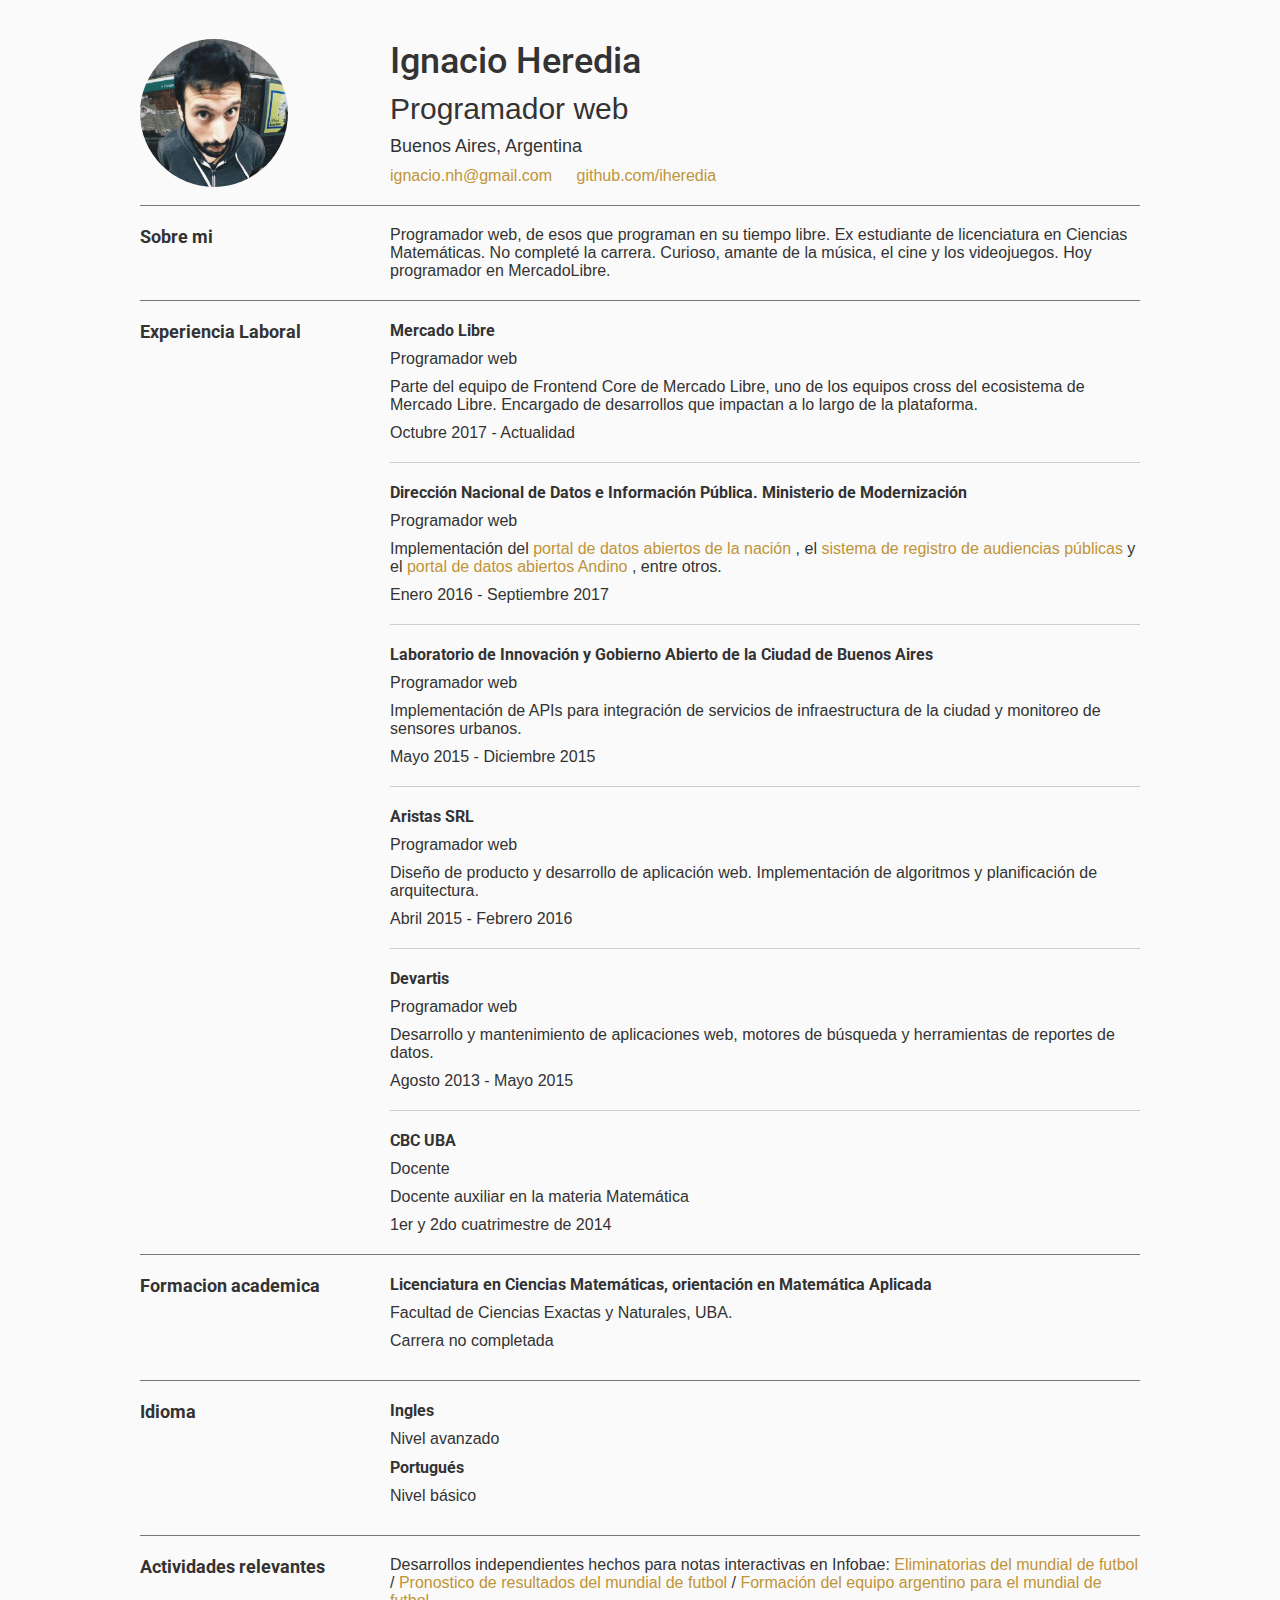
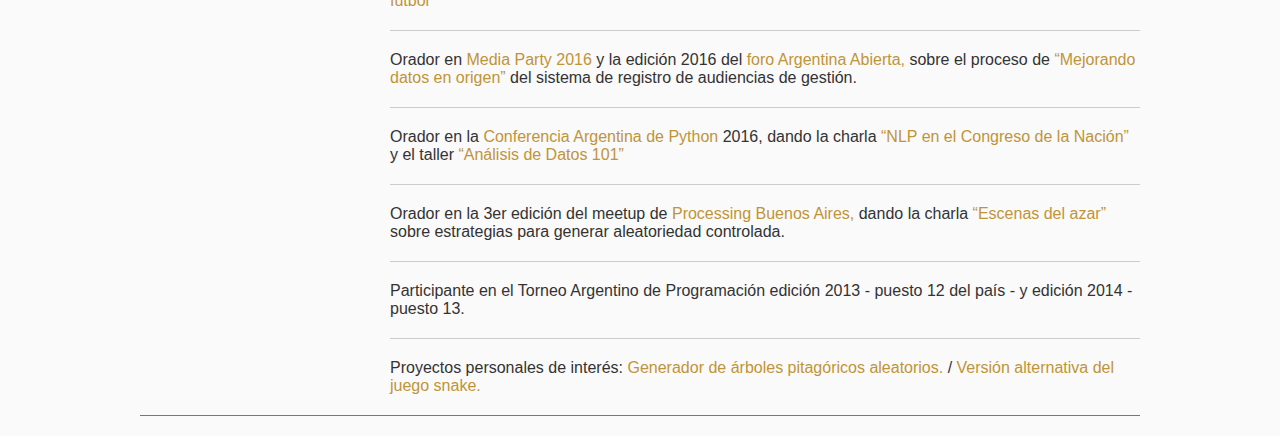
==== index.html @ 032ca3c6 "Deleted bootstrap and font-awesome" ====
<!DOCTYPE html>
<html lang="es">

<head>
  <meta charset="UTF-8">
  <meta name="viewport" content="width=device-width, initial-scale=1">
  <title>CV - Ignacio Heredia</title>

  <link href="https://fonts.googleapis.com/css?family=Roboto:400,500" rel="stylesheet">
  <link href="https://fonts.googleapis.com/css?family=Open+Sans:300" rel="stylesheet">
  <link rel="stylesheet" type="text/css" href="assets/styles.css">
  <link rel="stylesheet" type="text/css" href="assets/print.css" media="print">
</head>

<body>

<main>
  <header>
    <img class="media-align-left" src="assets/iheredia.jpeg">

    <h1>Ignacio Heredia</h1>
    <p id="role">Programador web</p>
    <p id="location">Buenos Aires, Argentina</p>

    <a href="mailto:ignacio.nh@gmail.com">
      ignacio.nh@gmail.com
    </a>

    <a href="https://github.com/iheredia" target="_blank">
      github.com/iheredia
    </a>

  </header>


  <section>
    <h2>Sobre mi</h2>
      Programador web, de esos que programan en su tiempo libre.

      Ex estudiante de licenciatura en Ciencias Matemáticas. No completé la carrera.

      Curioso, amante de la música, el cine y los videojuegos.

      Hoy programador en MercadoLibre.
  </section>

  <section>
    <h2>Experiencia Laboral</h2>

    <h3>Mercado Libre</h3>
    <p class="role">Programador web</p>
    <p>
      Parte del equipo de Frontend Core de Mercado Libre, uno de los equipos cross del ecosistema de Mercado Libre. Encargado
      de desarrollos que impactan a lo largo de la plataforma.
    </p>
    <p class="final-paragraph">Octubre 2017 - Actualidad</p>

    <h3>Dirección Nacional de Datos e Información Pública. Ministerio de Modernización</h3>
    <p class="role">Programador web</p>
    <p>
      Implementación del
      <a href="http://datos.gob.ar/" target="_blank">
        portal de datos abiertos de la nación
      </a>
      , el
      <a href="https://audiencias.mininterior.gob.ar/" target="_blank">
        sistema de registro de audiencias públicas
      </a>
      y el
      <a href="https://github.com/datosgobar/portal-andino" target="_blank">
        portal de datos abiertos Andino
      </a>
      , entre otros.
    </p>
    <p class="final-paragraph">Enero 2016 - Septiembre 2017</p>

    <h3>Laboratorio de Innovación y Gobierno Abierto de la Ciudad de Buenos Aires</h3>
    <p class="role">Programador web</p>
    <p>
      Implementación de APIs para integración de servicios de
      infraestructura de la ciudad y monitoreo de sensores urbanos.
    </p>
    <p class="final-paragraph">Mayo 2015 - Diciembre 2015</p>

    <h3>Aristas SRL</h3>
    <p class="role">Programador web</p>
    <p>
      Diseño de producto y desarrollo de aplicación web. Implementación de
      algoritmos y planificación de arquitectura.
    </p>
    <p class="final-paragraph">Abril 2015 - Febrero 2016</p>

    <h3>Devartis</h3>
    <p class="role">Programador web</p>
    <p>
      Desarrollo y mantenimiento de aplicaciones web, motores de búsqueda y
      herramientas de reportes de datos.
    </p>
    <p class="final-paragraph">Agosto 2013 - Mayo 2015</p>

    <h3>CBC UBA</h3>
    <p class="role">Docente</p>
    <p>
      Docente auxiliar en la materia Matemática
    </p>
    <p class="final-paragraph">1er y 2do cuatrimestre de 2014</p>
  </section>

  <section>
    <h2>Formacion academica</h2>
    <h3>Licenciatura en Ciencias Matemáticas, orientación en Matemática Aplicada</h3>
    <p>Facultad de Ciencias Exactas y Naturales, UBA.</p>
    <p>Carrera no completada</p>
  </section>

  <section>
    <h2>Idioma</h2>

    <h3>Ingles</h3>
    <p>Nivel avanzado</p>

    <h3>Portugués</h3>
    <p>Nivel básico</p>
  </section>

  <section>
    <h2>Actividades relevantes</h2>

    <p class="final-paragraph">
      Desarrollos independientes hechos para notas interactivas en Infobae:
      <a href="https://www.infobae.com/deportes-2/2017/10/01/la-calculadora-de-las-eliminatorias-sudamericanas-quienes-se-clasificaran-al-mundial/" target="_blank">
        Eliminatorias del mundial de futbol
      </a>
      /
      <a href="https://www.infobae.com/america/deportes/mundial-rusia-2018/2018/05/29/el-simulador-del-mundial-de-rusia-2018-realiza-tus-predicciones-arma-la-llave-y-conoce-al-ganador/" target="_blank">
        Pronostico de resultados del mundial de futbol
      </a>
      /
      <a href="https://www.infobae.com/deportes-2/mundial-2018/2018/06/12/arma-tu-seleccion-ideal-como-debe-formar-argentina-en-el-mundial-rusia-2018/" target="_blank">
        Formación del equipo argentino para el mundial de futbol
      </a>
    </p>

    <p class="final-paragraph">
      Orador en
      <a href="https://hackshackersbamediaparty2016.sched.com/event/058ddc4a35eb0d5c1e0bfe69de323447" target="_blank">
        Media Party 2016
      </a>
      y la edición 2016 del
      <a href="https://www.argentina.gob.ar/foroargentinaabierta" target="_blank">
        foro Argentina Abierta,
      </a>
      sobre el proceso de
      <a class="quoted-link" href="https://datosgobar.github.io/mejorando-datos-en-origen/#/" target="_blank">
        “Mejorando datos en origen”
      </a>
      del sistema de registro de audiencias de gestión.
    </p>

    <p class="final-paragraph">
      Orador en la
      <a href="http://ar.pycon.org/" target="_blank">
        Conferencia Argentina de Python
      </a>
      2016, dando la charla
      <a class="quoted-link" href="https://datosgobar.github.io/presentacion-nlp-congreso-nacion/#/" target="_blank">
        “NLP en el Congreso de la Nación”
      </a>
      y el taller
      <a class="quoted-link" href="https://github.com/datosgobar/taller-analisis-datos-101" target="_blank">
        “Análisis de Datos 101”
      </a>
    </p>

    <p class="final-paragraph">
      Orador en la 3er edición del meetup de
      <a href="https://www.meetup.com/es/processingBuenosAires/" target="_blank">
        Processing Buenos Aires,
      </a>
      dando la charla
      <a class="quoted-link" href="https://github.com/iheredia/escenas-del-azar" target="_blank">
        “Escenas del azar”
      </a>
      sobre estrategias para generar aleatoriedad controlada.
    </p>

    <p class="final-paragraph">
      Participante en el Torneo Argentino de Programación edición 2013 - puesto 12 del país - y edición 2014 - puesto 13.
    </p>

    <p class="final-paragraph">
      Proyectos personales de interés:
      <a href="http://iheredia.github.io/trees/" target="_blank">
        Generador de árboles pitagóricos aleatorios.
      </a>
      /
      <a href="http://iheredia.github.io/snakes/" target="_blank">
        Versión alternativa del juego snake.
      </a>
    </p>
  </section>
</main>
</body>

</html>
---- assets/styles.css ----
html {
  margin: 0;
  padding: 0;
}

body {
  margin: 0;
  padding: 20px;
  font-family: "open-sans", "helvetica", sans-serif;
  font-weight: 300;
  color: #333;
  background: #fafafa;
}

main {
  max-width: 1000px;
  margin: 0 auto;
}

a, a:hover, a:focus {
  text-decoration: none;
  outline: none;
  color: #c09438;
}

a:hover {
  color: #a17822;
}

a:focus {
  color: #c09438;
}

p {
  margin: 0 0 10px 0;
}

h1, h2, h3, h4 {
  font-family: "roboto", "open-sas", sans-serif;
  font-weight: 400;
  font-size: inherit;
  margin: 0 0 10px 0;
}

header, section {
  padding: 20px 0;
  border-bottom: solid 1px #777;
}

header {
  text-align: center;
}

header h1 {
  font-size: 36px;
  font-weight: 500;
}

header #role {
  font-size: 30px;
}

header #location {
  font-size: 18px;
}

header img {
  border-radius: 50%;
  margin: 0 auto 10px auto;
  max-width: 160px;
  display: block;
}

header a {
  display: block;
  text-align: center;
  margin: 0 0 10px 0;
}

section h2 {
  font-size: 18px;
  font-weight: bold;
  margin-bottom: 20px;
}
section h3 {
  font-weight: bold;
}

section p.final-paragraph {
  border-bottom: solid 1px #ccc;
  padding-bottom: 20px;
  margin-bottom: 20px;
}

section p.final-paragraph:last-child {
  border-bottom: none;
  margin: 0;
  padding: 0;
}

@media (min-width: 1000px) {
  header, section {
    padding-left: 25%;
    position: relative;
  }

  header img, section h2 {
    position: absolute;
    left: 0;
    top: 20px;
  }

  header {
    text-align: left;
  }

  header img {
    height: 80%;
    max-width: none;
    top: 50%;
    transform: translateY(-50%);
  }

  header a {
    display: inline-block;
    margin: 0 20px 0 0;
  }
}


/*


hr {
  border-top: 1px solid;
  color: ;
}

.exp-laboral {
  margin-bottom: 0px;
}

.encabezado {
  font-family: "roboto", sans-serif;
  text-transform: uppercase;
  font-weight: 700;
  font-size: 14px;
}

h5 {
  font-family: "open-sans", sans-serif;
  font-weight: 400;
  margin-top: 5px;
  font-size: 15px;
  color: #767676;
}

p {
  font-family: "open-sans", sans-serif;
  font-weight: 300;
  font-size: 14px;
}

.sobre-mi {
  line-height: 1.6;
}

@media (max-width: 991px) {
  .imagen {
    display: block;
    margin: auto;
    margin-bottom: 10px;
  }

  h1 {
    text-align: center;
  }

  h2 {
    text-align: center;
  }

  h3 {
    text-align: center;
  }

  .redes-sociales {
    text-align: center;
  }
  h5 + hr {
    border: none;
    border-top: 1.2px solid #e6e6e6;
  }

  p + hr {
    border: none;
    border-top: 1.2px solid #e6e6e6;
  }
}

.print-visible {
  display: none;
}

*/
---- assets/print.css ----
@page {
    size: A4;
}

.imagen {
    width: 150px;
}

body a:after,
body a:visited:after {
    content: none !important;
}

.print-visible {
    display: inline-block;
    font-size: 90%;
}
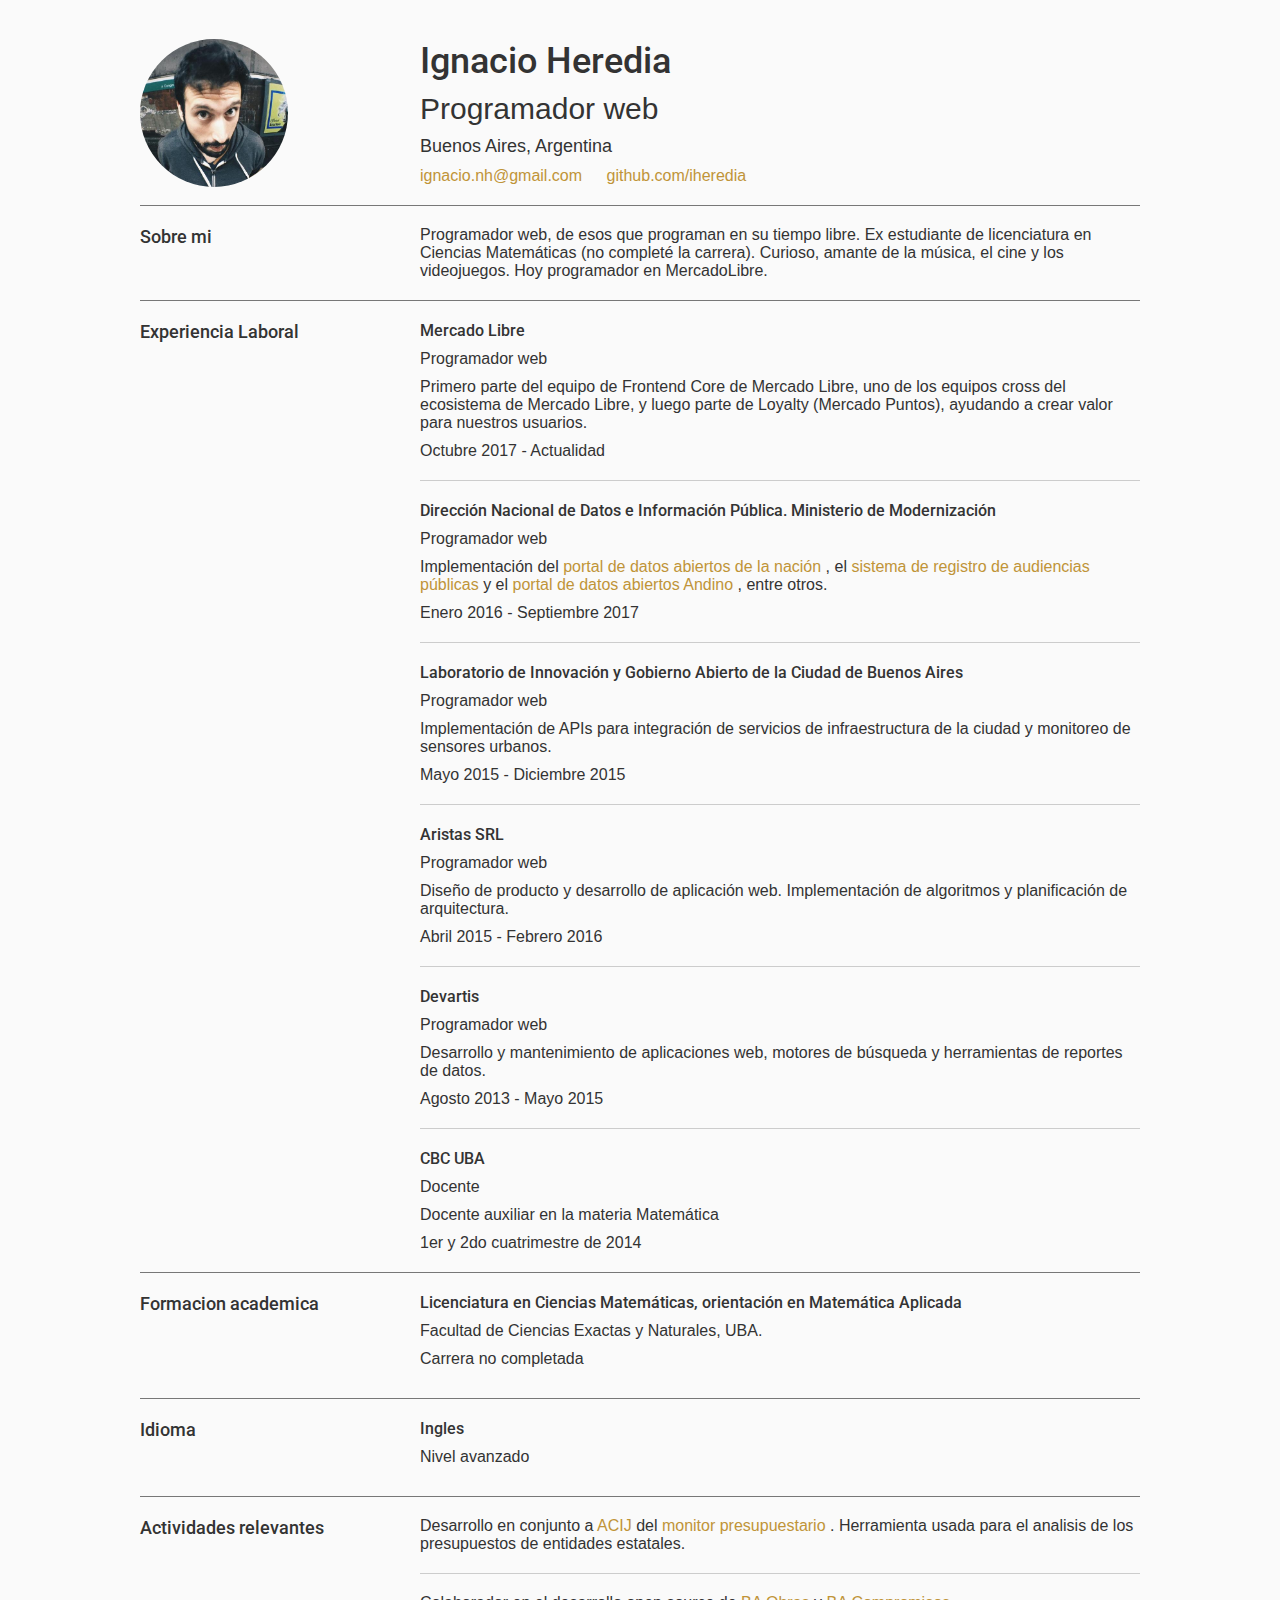
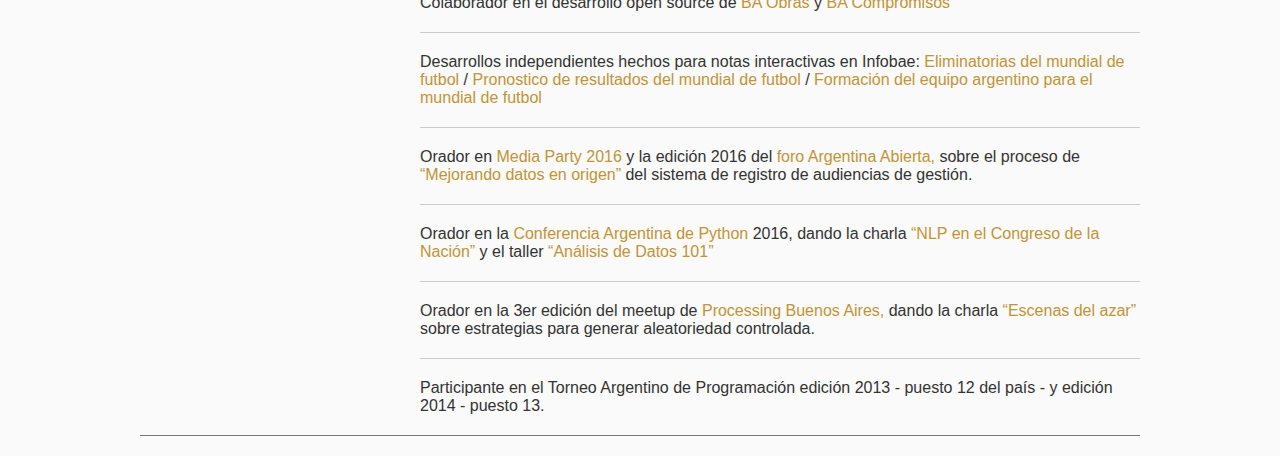
==== commit e14d1490: "Update cv" ====
--- a/index.html
+++ b/index.html
@@ -37,7 +37,7 @@
     <h2>Sobre mi</h2>
       Programador web, de esos que programan en su tiempo libre.
 
-      Ex estudiante de licenciatura en Ciencias Matemáticas. No completé la carrera.
+      Ex estudiante de licenciatura en Ciencias Matemáticas (no completé la carrera).
 
       Curioso, amante de la música, el cine y los videojuegos.
 
@@ -50,8 +50,8 @@
     <h3>Mercado Libre</h3>
     <p class="role">Programador web</p>
     <p>
-      Parte del equipo de Frontend Core de Mercado Libre, uno de los equipos cross del ecosistema de Mercado Libre. Encargado
-      de desarrollos que impactan a lo largo de la plataforma.
+      Primero parte del equipo de Frontend Core de Mercado Libre, uno de los equipos cross del ecosistema de Mercado Libre,
+      y luego parte de Loyalty (Mercado Puntos), ayudando a crear valor para nuestros usuarios.
     </p>
     <p class="final-paragraph">Octubre 2017 - Actualidad</p>
 
@@ -118,13 +118,33 @@
 
     <h3>Ingles</h3>
     <p>Nivel avanzado</p>
-
-    <h3>Portugués</h3>
-    <p>Nivel básico</p>
   </section>
 
   <section>
     <h2>Actividades relevantes</h2>
+
+    <p class="final-paragraph">
+      Desarrollo en conjunto a
+      <a href="https://acij.org.ar/" target="_blank">
+        ACIJ
+      </a>
+      del
+      <a href="http://monitorpresupuestario.acij.org.ar/" target="_blank">
+        monitor presupuestario
+      </a>.
+      Herramienta usada para el analisis de los presupuestos de entidades estatales.
+    </p>
+
+    <p class="final-paragraph">
+      Colaborador en el desarrollo open source de
+      <a href="https://github.com/datosgcba/obras-abiertas" target="_blank">
+        BA Obras
+      </a>
+      y
+      <a href="https://github.com/datosgcba/ba_compromisos" target="_blank">
+        BA Compromisos
+      </a>
+    </p>
 
     <p class="final-paragraph">
       Desarrollos independientes hechos para notas interactivas en Infobae:
@@ -187,17 +207,6 @@
     <p class="final-paragraph">
       Participante en el Torneo Argentino de Programación edición 2013 - puesto 12 del país - y edición 2014 - puesto 13.
     </p>
-
-    <p class="final-paragraph">
-      Proyectos personales de interés:
-      <a href="http://iheredia.github.io/trees/" target="_blank">
-        Generador de árboles pitagóricos aleatorios.
-      </a>
-      /
-      <a href="http://iheredia.github.io/snakes/" target="_blank">
-        Versión alternativa del juego snake.
-      </a>
-    </p>
   </section>
 </main>
 </body>
--- a/assets/styles.css
+++ b/assets/styles.css
@@ -79,11 +79,11 @@
 
 section h2 {
   font-size: 18px;
-  font-weight: bold;
+  font-weight: 500;
   margin-bottom: 20px;
 }
 section h3 {
-  font-weight: bold;
+  font-weight: 500;
 }
 
 section p.final-paragraph {
@@ -98,9 +98,9 @@
   padding: 0;
 }
 
-@media (min-width: 1000px) {
+@media (min-width: 768px), print {
   header, section {
-    padding-left: 25%;
+    padding-left: 28%;
     position: relative;
   }
 
@@ -126,80 +126,3 @@
     margin: 0 20px 0 0;
   }
 }
-
-
-/*
-
-
-hr {
-  border-top: 1px solid;
-  color: ;
-}
-
-.exp-laboral {
-  margin-bottom: 0px;
-}
-
-.encabezado {
-  font-family: "roboto", sans-serif;
-  text-transform: uppercase;
-  font-weight: 700;
-  font-size: 14px;
-}
-
-h5 {
-  font-family: "open-sans", sans-serif;
-  font-weight: 400;
-  margin-top: 5px;
-  font-size: 15px;
-  color: #767676;
-}
-
-p {
-  font-family: "open-sans", sans-serif;
-  font-weight: 300;
-  font-size: 14px;
-}
-
-.sobre-mi {
-  line-height: 1.6;
-}
-
-@media (max-width: 991px) {
-  .imagen {
-    display: block;
-    margin: auto;
-    margin-bottom: 10px;
-  }
-
-  h1 {
-    text-align: center;
-  }
-
-  h2 {
-    text-align: center;
-  }
-
-  h3 {
-    text-align: center;
-  }
-
-  .redes-sociales {
-    text-align: center;
-  }
-  h5 + hr {
-    border: none;
-    border-top: 1.2px solid #e6e6e6;
-  }
-
-  p + hr {
-    border: none;
-    border-top: 1.2px solid #e6e6e6;
-  }
-}
-
-.print-visible {
-  display: none;
-}
-
-*/--- a/assets/print.css
+++ b/assets/print.css
@@ -2,8 +2,8 @@
     size: A4;
 }
 
-.imagen {
-    width: 150px;
+header img {
+    float: left;
 }
 
 body a:after,
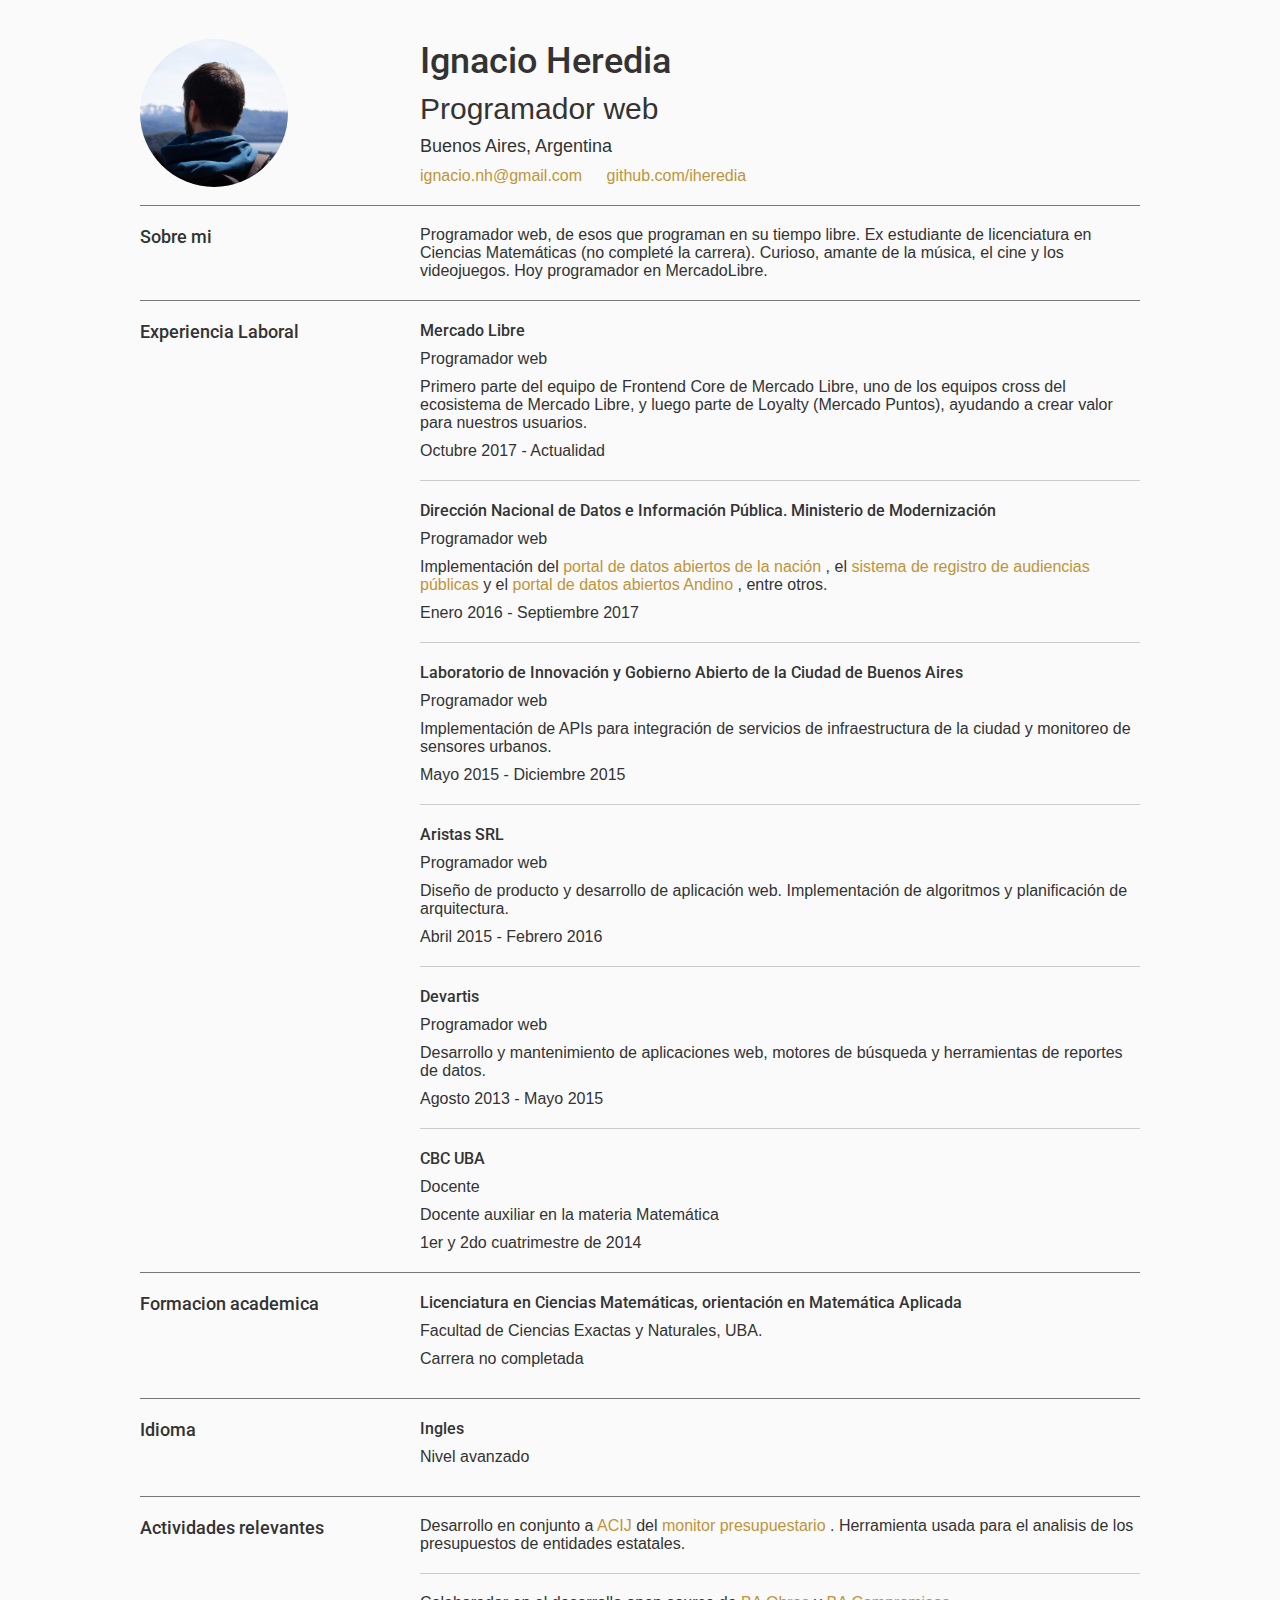
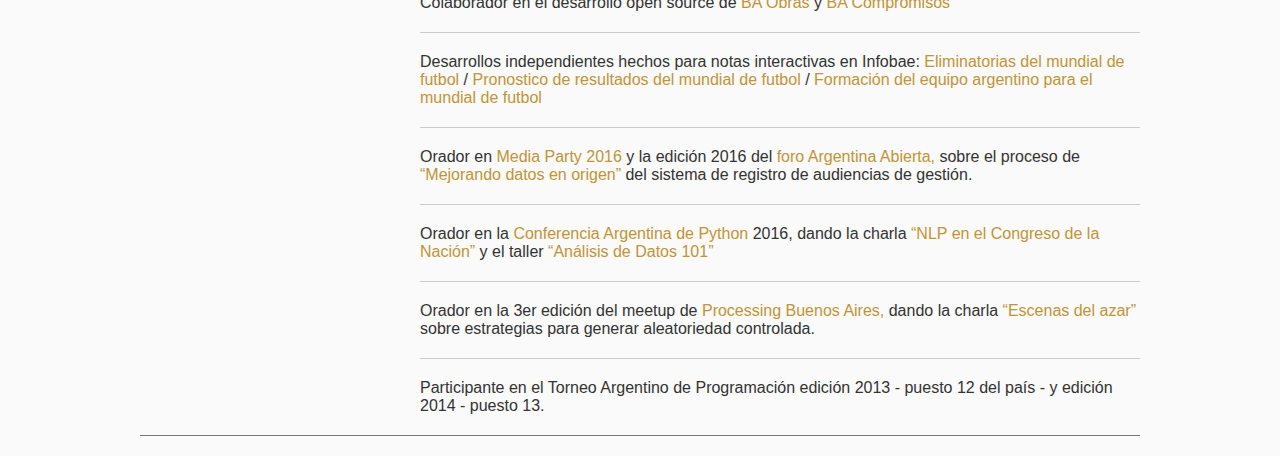
==== commit b4a96030: "New img" ====
--- a/index.html
+++ b/index.html
@@ -16,7 +16,7 @@
 
 <main>
   <header>
-    <img class="media-align-left" src="assets/iheredia.jpeg">
+    <img class="media-align-left" src="assets/iheredia.jpg">
 
     <h1>Ignacio Heredia</h1>
     <p id="role">Programador web</p>
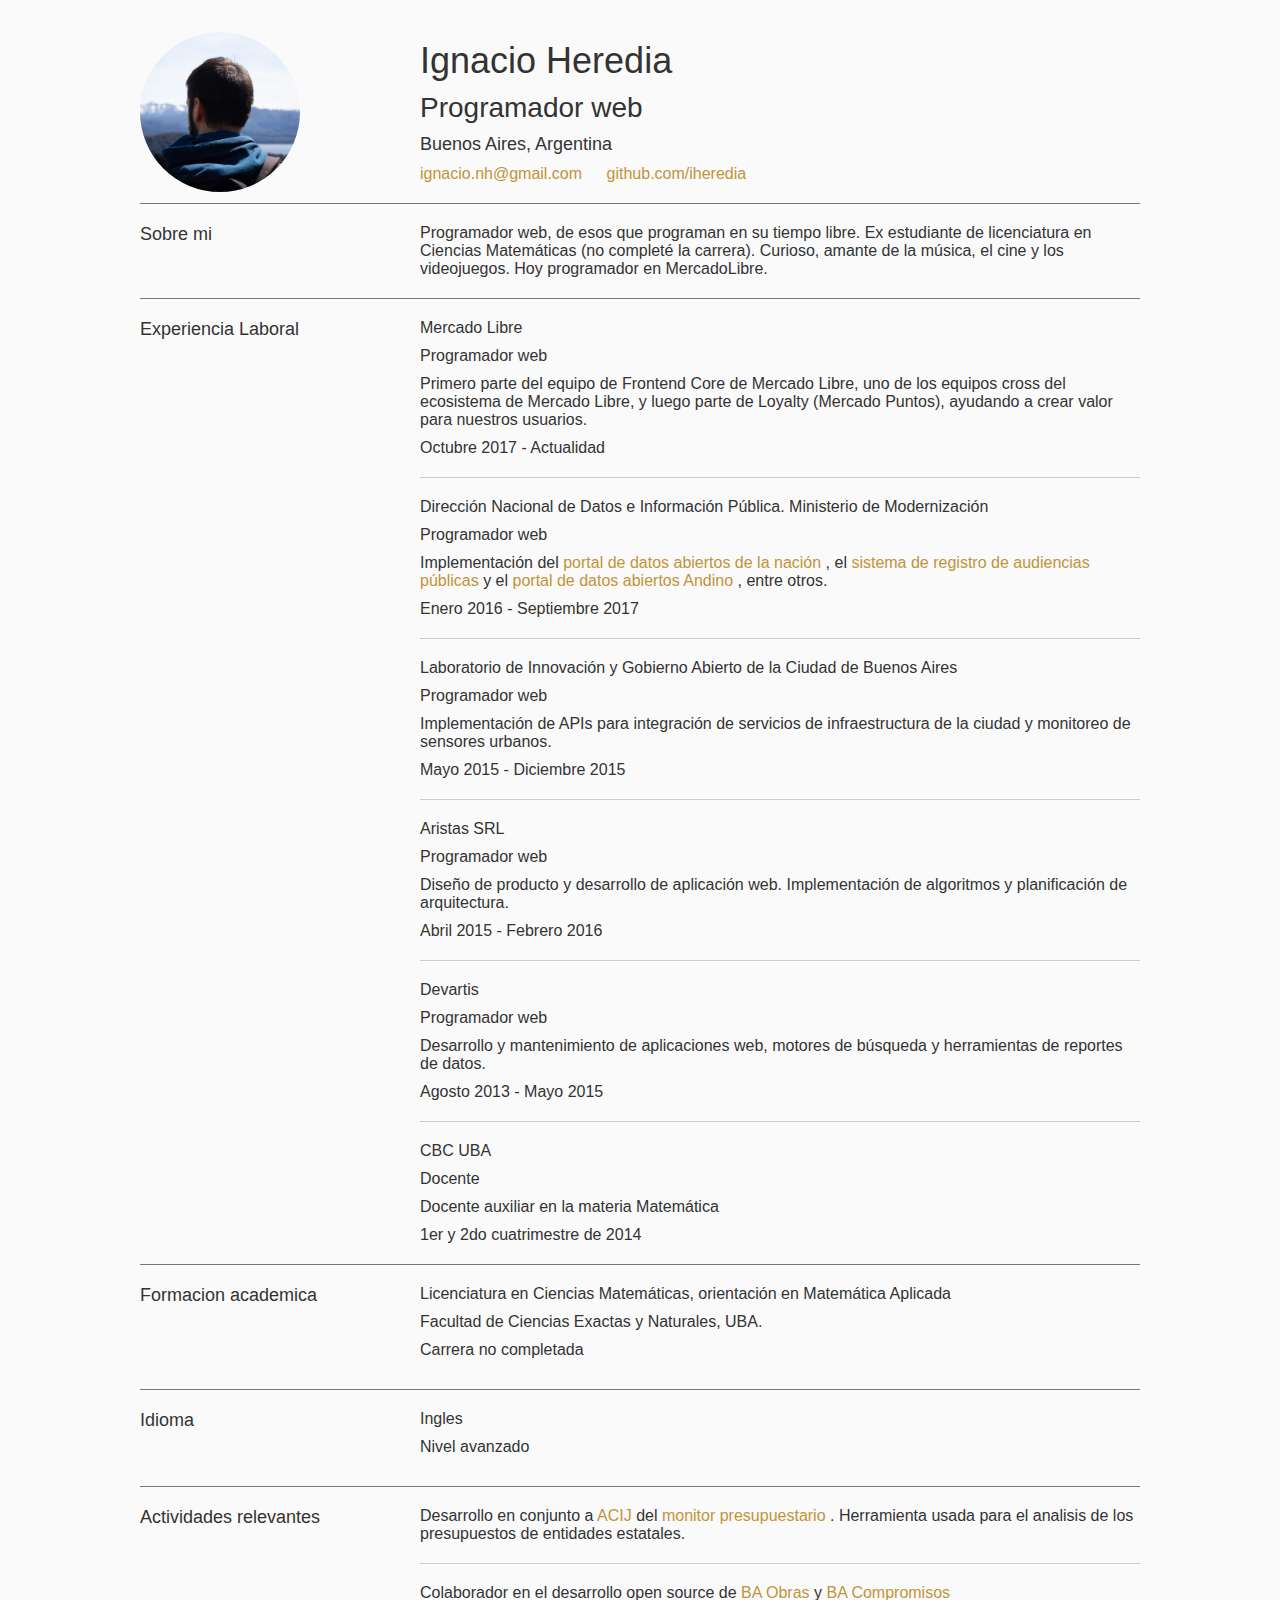
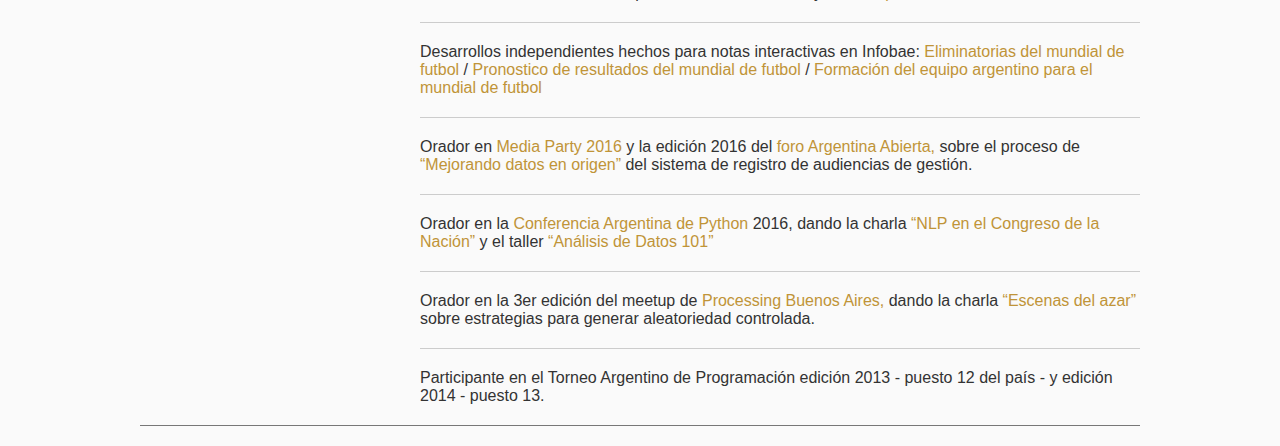
==== commit 29fd08fd: "Delete small-devices css file and update header styles" ====
--- a/index.html
+++ b/index.html
@@ -6,21 +6,20 @@
   <meta name="viewport" content="width=device-width, initial-scale=1">
   <title>CV - Ignacio Heredia</title>
 
-  <link href="https://fonts.googleapis.com/css?family=Roboto:400,500" rel="stylesheet">
-  <link href="https://fonts.googleapis.com/css?family=Open+Sans:300" rel="stylesheet">
-  <link rel="stylesheet" type="text/css" href="assets/styles.css">
-  <link rel="stylesheet" type="text/css" href="assets/print.css" media="print">
+  <link href="https://fonts.googleapis.com/css?family=Open+Sans:300,400,500" rel="stylesheet">
+  <link rel="stylesheet" type="text/css" href="assets/css/styles.css">
+  <link rel="stylesheet" type="text/css" href="assets/css/print.css" media="print">
 </head>
 
 <body>
 
 <main>
   <header>
-    <img class="media-align-left" src="assets/iheredia.jpg">
+    <img class="media-align-left" src="assets/iheredia.jpg" alt="Ignacio Heredia">
 
     <h1>Ignacio Heredia</h1>
-    <p id="role">Programador web</p>
-    <p id="location">Buenos Aires, Argentina</p>
+    <h2>Programador web</h2>
+    <h3>Buenos Aires, Argentina</h3>
 
     <a href="mailto:ignacio.nh@gmail.com">
       ignacio.nh@gmail.com
--- a/assets/css/styles.css
+++ b/assets/css/styles.css
@@ -0,0 +1,4 @@
+@import './_base.css';
+@import './_header.css';
+@import './_sections.css';
+
--- a/assets/css/print.css
+++ b/assets/css/print.css
@@ -0,0 +1,17 @@
+@page {
+    size: A4;
+}
+
+header img {
+    float: left;
+}
+
+body a:after,
+body a:visited:after {
+    content: none !important;
+}
+
+.print-visible {
+    display: inline-block;
+    font-size: 90%;
+}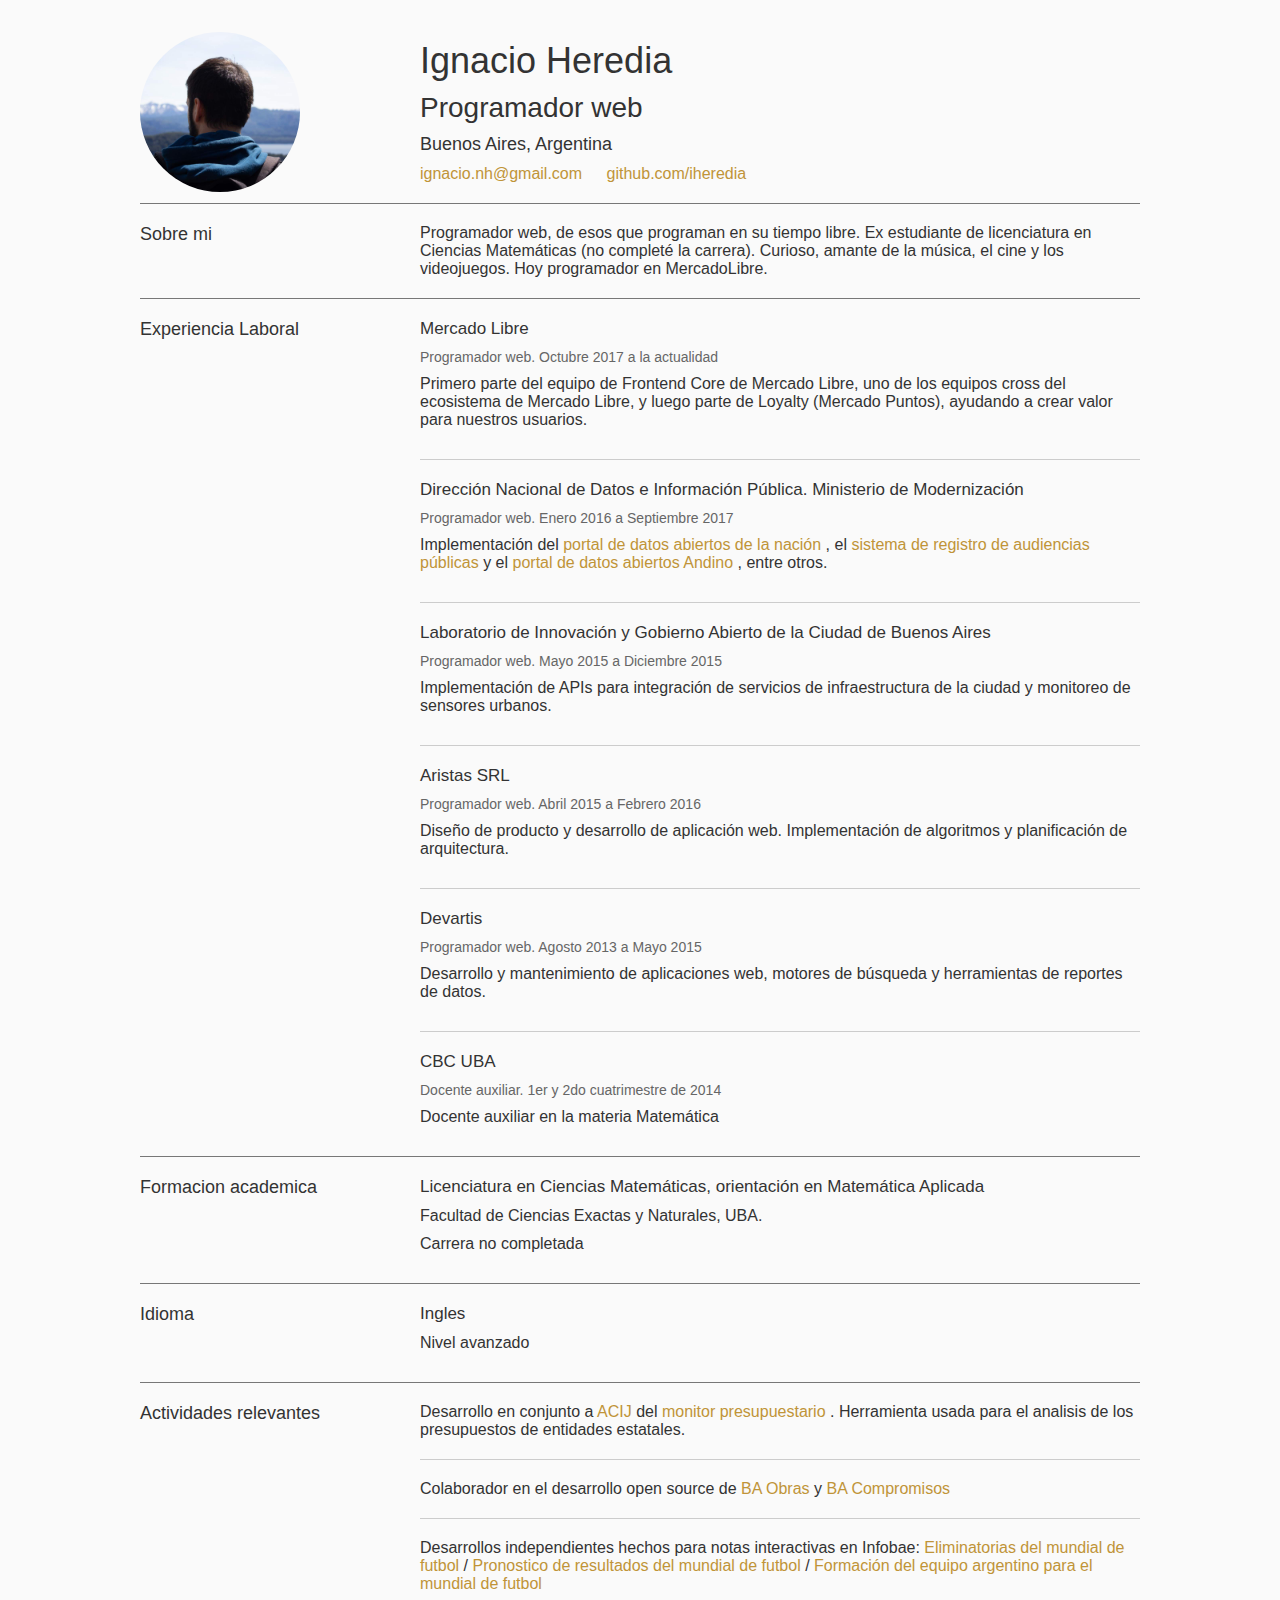
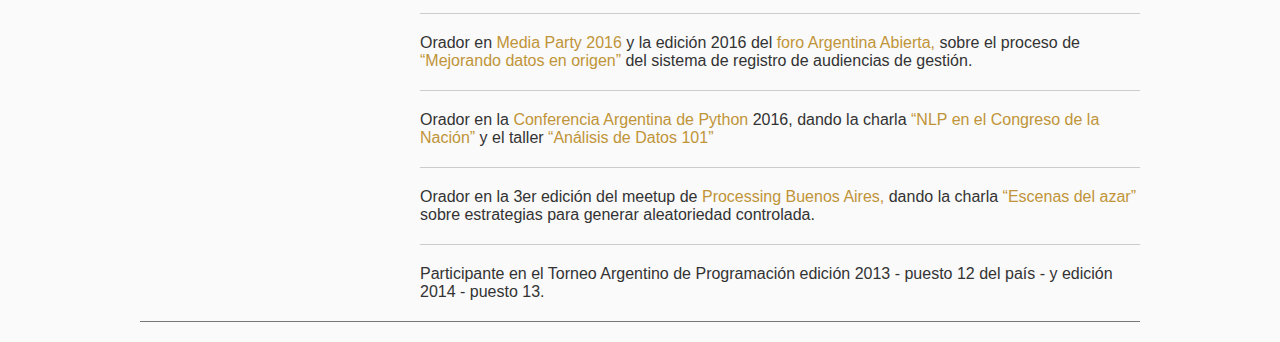
==== commit 190b7916: "Update section styles and markup" ====
--- a/index.html
+++ b/index.html
@@ -6,7 +6,6 @@
   <meta name="viewport" content="width=device-width, initial-scale=1">
   <title>CV - Ignacio Heredia</title>
 
-  <link href="https://fonts.googleapis.com/css?family=Open+Sans:300,400,500" rel="stylesheet">
   <link rel="stylesheet" type="text/css" href="assets/css/styles.css">
   <link rel="stylesheet" type="text/css" href="assets/css/print.css" media="print">
 </head>
@@ -46,63 +45,69 @@
   <section>
     <h2>Experiencia Laboral</h2>
 
-    <h3>Mercado Libre</h3>
-    <p class="role">Programador web</p>
-    <p>
-      Primero parte del equipo de Frontend Core de Mercado Libre, uno de los equipos cross del ecosistema de Mercado Libre,
-      y luego parte de Loyalty (Mercado Puntos), ayudando a crear valor para nuestros usuarios.
-    </p>
-    <p class="final-paragraph">Octubre 2017 - Actualidad</p>
-
-    <h3>Dirección Nacional de Datos e Información Pública. Ministerio de Modernización</h3>
-    <p class="role">Programador web</p>
-    <p>
-      Implementación del
-      <a href="http://datos.gob.ar/" target="_blank">
-        portal de datos abiertos de la nación
-      </a>
-      , el
-      <a href="https://audiencias.mininterior.gob.ar/" target="_blank">
-        sistema de registro de audiencias públicas
-      </a>
-      y el
-      <a href="https://github.com/datosgobar/portal-andino" target="_blank">
-        portal de datos abiertos Andino
-      </a>
-      , entre otros.
-    </p>
-    <p class="final-paragraph">Enero 2016 - Septiembre 2017</p>
-
-    <h3>Laboratorio de Innovación y Gobierno Abierto de la Ciudad de Buenos Aires</h3>
-    <p class="role">Programador web</p>
-    <p>
-      Implementación de APIs para integración de servicios de
-      infraestructura de la ciudad y monitoreo de sensores urbanos.
-    </p>
-    <p class="final-paragraph">Mayo 2015 - Diciembre 2015</p>
-
-    <h3>Aristas SRL</h3>
-    <p class="role">Programador web</p>
-    <p>
-      Diseño de producto y desarrollo de aplicación web. Implementación de
-      algoritmos y planificación de arquitectura.
-    </p>
-    <p class="final-paragraph">Abril 2015 - Febrero 2016</p>
-
-    <h3>Devartis</h3>
-    <p class="role">Programador web</p>
-    <p>
-      Desarrollo y mantenimiento de aplicaciones web, motores de búsqueda y
-      herramientas de reportes de datos.
-    </p>
-    <p class="final-paragraph">Agosto 2013 - Mayo 2015</p>
-
-    <h3>CBC UBA</h3>
-    <p class="role">Docente</p>
-    <p>
-      Docente auxiliar en la materia Matemática
-    </p>
-    <p class="final-paragraph">1er y 2do cuatrimestre de 2014</p>
+    <article>
+      <h3>Mercado Libre</h3>
+      <h4>Programador web. Octubre 2017 a la actualidad</h4>
+      <p>
+        Primero parte del equipo de Frontend Core de Mercado Libre, uno de los equipos cross del ecosistema de Mercado Libre,
+        y luego parte de Loyalty (Mercado Puntos), ayudando a crear valor para nuestros usuarios.
+      </p>
+    </article>
+
+    <article>
+      <h3>Dirección Nacional de Datos e Información Pública. Ministerio de Modernización</h3>
+      <h4>Programador web. Enero 2016 a Septiembre 2017</h4>
+      <p>
+        Implementación del
+        <a href="http://datos.gob.ar/" target="_blank">
+          portal de datos abiertos de la nación
+        </a>
+        , el
+        <a href="https://audiencias.mininterior.gob.ar/" target="_blank">
+          sistema de registro de audiencias públicas
+        </a>
+        y el
+        <a href="https://github.com/datosgobar/portal-andino" target="_blank">
+          portal de datos abiertos Andino
+        </a>
+        , entre otros.
+      </p>
+    </article>
+
+    <article>
+      <h3>Laboratorio de Innovación y Gobierno Abierto de la Ciudad de Buenos Aires</h3>
+      <h4>Programador web. Mayo 2015 a Diciembre 2015</h4>
+      <p>
+        Implementación de APIs para integración de servicios de
+        infraestructura de la ciudad y monitoreo de sensores urbanos.
+      </p>
+    </article>
+
+    <article>
+      <h3>Aristas SRL</h3>
+      <h4>Programador web. Abril 2015 a Febrero 2016</h4>
+      <p>
+        Diseño de producto y desarrollo de aplicación web. Implementación de
+        algoritmos y planificación de arquitectura.
+      </p>
+    </article>
+
+    <article>
+      <h3>Devartis</h3>
+      <h4>Programador web. Agosto 2013 a Mayo 2015</h4>
+      <p>
+        Desarrollo y mantenimiento de aplicaciones web, motores de búsqueda y
+        herramientas de reportes de datos.
+      </p>
+    </article>
+
+    <article>
+      <h3>CBC UBA</h3>
+      <h4>Docente auxiliar. 1er y 2do cuatrimestre de 2014</h4>
+      <p>
+        Docente auxiliar en la materia Matemática
+      </p>
+    </article>
   </section>
 
   <section>
@@ -122,7 +127,7 @@
   <section>
     <h2>Actividades relevantes</h2>
 
-    <p class="final-paragraph">
+    <article>
       Desarrollo en conjunto a
       <a href="https://acij.org.ar/" target="_blank">
         ACIJ
@@ -132,9 +137,9 @@
         monitor presupuestario
       </a>.
       Herramienta usada para el analisis de los presupuestos de entidades estatales.
-    </p>
-
-    <p class="final-paragraph">
+    </article>
+
+    <article>
       Colaborador en el desarrollo open source de
       <a href="https://github.com/datosgcba/obras-abiertas" target="_blank">
         BA Obras
@@ -143,9 +148,9 @@
       <a href="https://github.com/datosgcba/ba_compromisos" target="_blank">
         BA Compromisos
       </a>
-    </p>
-
-    <p class="final-paragraph">
+    </article>
+
+    <article>
       Desarrollos independientes hechos para notas interactivas en Infobae:
       <a href="https://www.infobae.com/deportes-2/2017/10/01/la-calculadora-de-las-eliminatorias-sudamericanas-quienes-se-clasificaran-al-mundial/" target="_blank">
         Eliminatorias del mundial de futbol
@@ -158,9 +163,9 @@
       <a href="https://www.infobae.com/deportes-2/mundial-2018/2018/06/12/arma-tu-seleccion-ideal-como-debe-formar-argentina-en-el-mundial-rusia-2018/" target="_blank">
         Formación del equipo argentino para el mundial de futbol
       </a>
-    </p>
-
-    <p class="final-paragraph">
+    </article>
+
+    <article>
       Orador en
       <a href="https://hackshackersbamediaparty2016.sched.com/event/058ddc4a35eb0d5c1e0bfe69de323447" target="_blank">
         Media Party 2016
@@ -174,9 +179,9 @@
         “Mejorando datos en origen”
       </a>
       del sistema de registro de audiencias de gestión.
-    </p>
-
-    <p class="final-paragraph">
+    </article>
+
+    <article>
       Orador en la
       <a href="http://ar.pycon.org/" target="_blank">
         Conferencia Argentina de Python
@@ -189,9 +194,9 @@
       <a class="quoted-link" href="https://github.com/datosgobar/taller-analisis-datos-101" target="_blank">
         “Análisis de Datos 101”
       </a>
-    </p>
-
-    <p class="final-paragraph">
+    </article>
+
+    <article>
       Orador en la 3er edición del meetup de
       <a href="https://www.meetup.com/es/processingBuenosAires/" target="_blank">
         Processing Buenos Aires,
@@ -201,11 +206,11 @@
         “Escenas del azar”
       </a>
       sobre estrategias para generar aleatoriedad controlada.
-    </p>
-
-    <p class="final-paragraph">
+    </article>
+
+    <article>
       Participante en el Torneo Argentino de Programación edición 2013 - puesto 12 del país - y edición 2014 - puesto 13.
-    </p>
+    </article>
   </section>
 </main>
 </body>
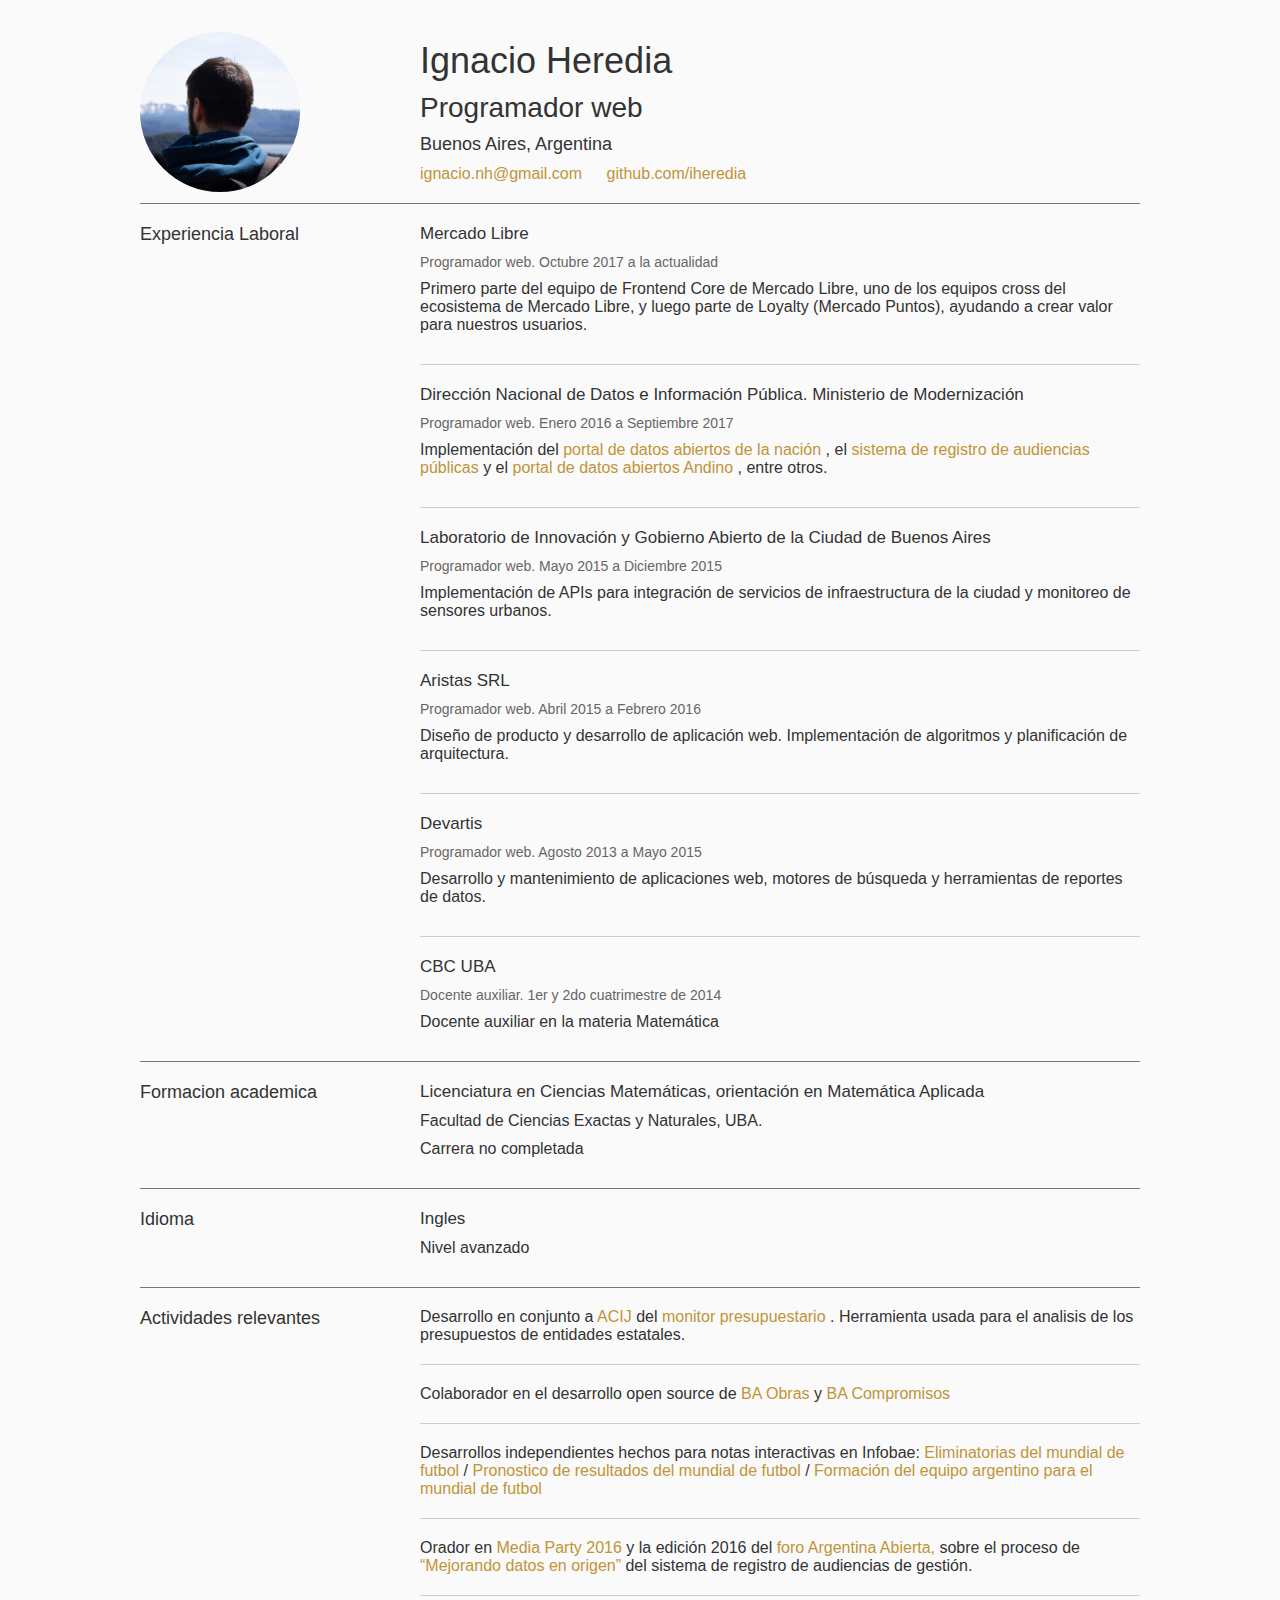
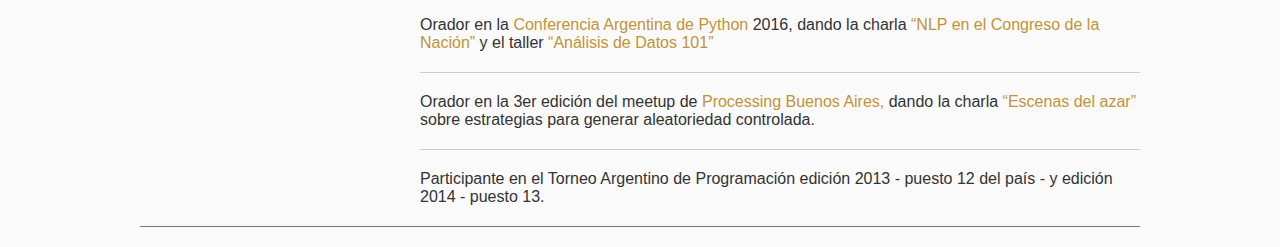
==== commit 0a197ba3: "Update pdf files" ====
--- a/index.html
+++ b/index.html
@@ -29,18 +29,6 @@
     </a>
 
   </header>
-
-
-  <section>
-    <h2>Sobre mi</h2>
-      Programador web, de esos que programan en su tiempo libre.
-
-      Ex estudiante de licenciatura en Ciencias Matemáticas (no completé la carrera).
-
-      Curioso, amante de la música, el cine y los videojuegos.
-
-      Hoy programador en MercadoLibre.
-  </section>
 
   <section>
     <h2>Experiencia Laboral</h2>
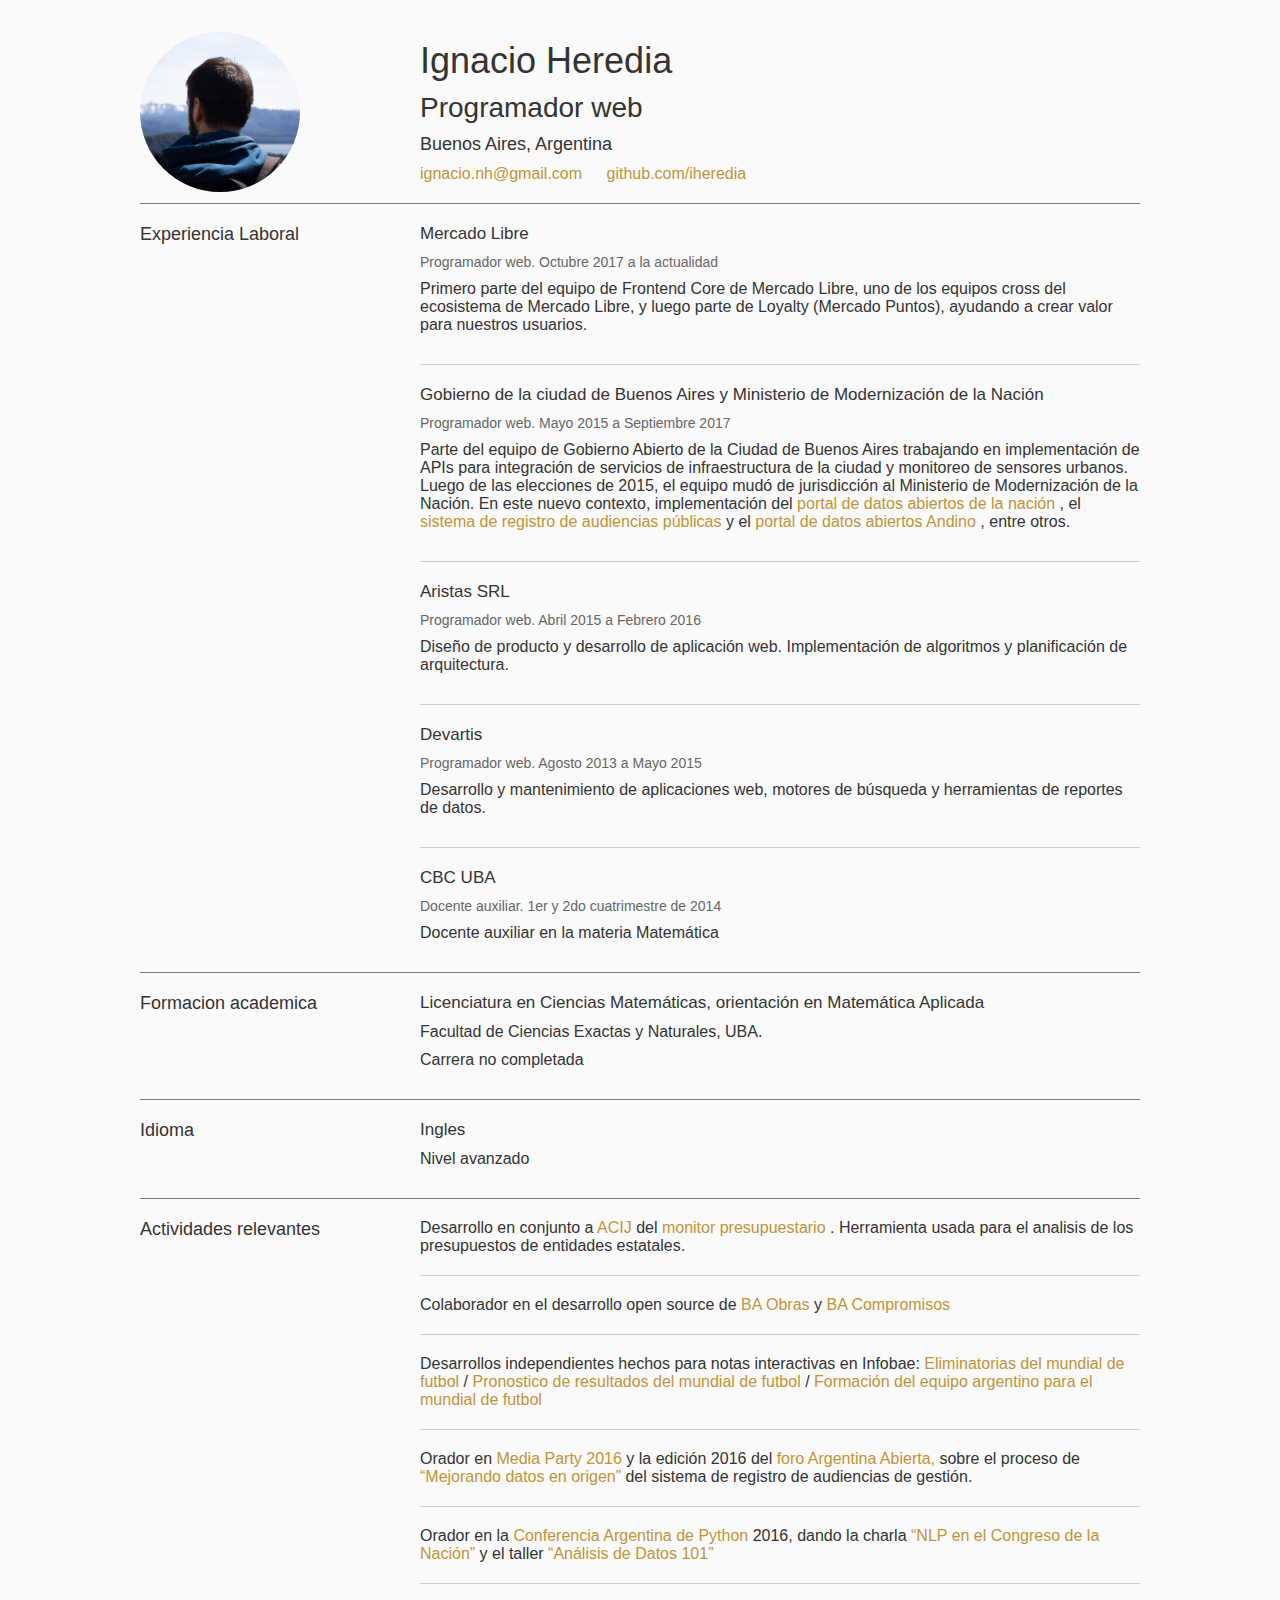
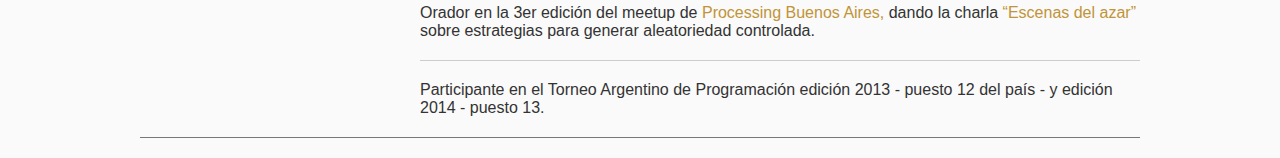
==== commit adf5a199: "Update government period" ====
--- a/index.html
+++ b/index.html
@@ -43,10 +43,14 @@
     </article>
 
     <article>
-      <h3>Dirección Nacional de Datos e Información Pública. Ministerio de Modernización</h3>
-      <h4>Programador web. Enero 2016 a Septiembre 2017</h4>
-      <p>
-        Implementación del
+      <h3>Gobierno de la ciudad de Buenos Aires y Ministerio de Modernización de la Nación</h3>
+      <h4>Programador web. Mayo 2015 a Septiembre 2017</h4>
+      <p>
+        Parte del equipo de Gobierno Abierto de la Ciudad de Buenos Aires trabajando en implementación de APIs para
+        integración de servicios de infraestructura de la ciudad y monitoreo de sensores urbanos.
+        <br />
+        Luego de las elecciones de 2015, el equipo mudó de jurisdicción al Ministerio de Modernización de la Nación.
+        En este nuevo contexto, implementación del
         <a href="http://datos.gob.ar/" target="_blank">
           portal de datos abiertos de la nación
         </a>
@@ -63,15 +67,6 @@
     </article>
 
     <article>
-      <h3>Laboratorio de Innovación y Gobierno Abierto de la Ciudad de Buenos Aires</h3>
-      <h4>Programador web. Mayo 2015 a Diciembre 2015</h4>
-      <p>
-        Implementación de APIs para integración de servicios de
-        infraestructura de la ciudad y monitoreo de sensores urbanos.
-      </p>
-    </article>
-
-    <article>
       <h3>Aristas SRL</h3>
       <h4>Programador web. Abril 2015 a Febrero 2016</h4>
       <p>
--- a/assets/css/styles.css
+++ b/assets/css/styles.css
@@ -1,4 +1,4 @@
-@import './_base.css';
-@import './_header.css';
-@import './_sections.css';
+@import './base.css';
+@import './header.css';
+@import './sections.css';
 
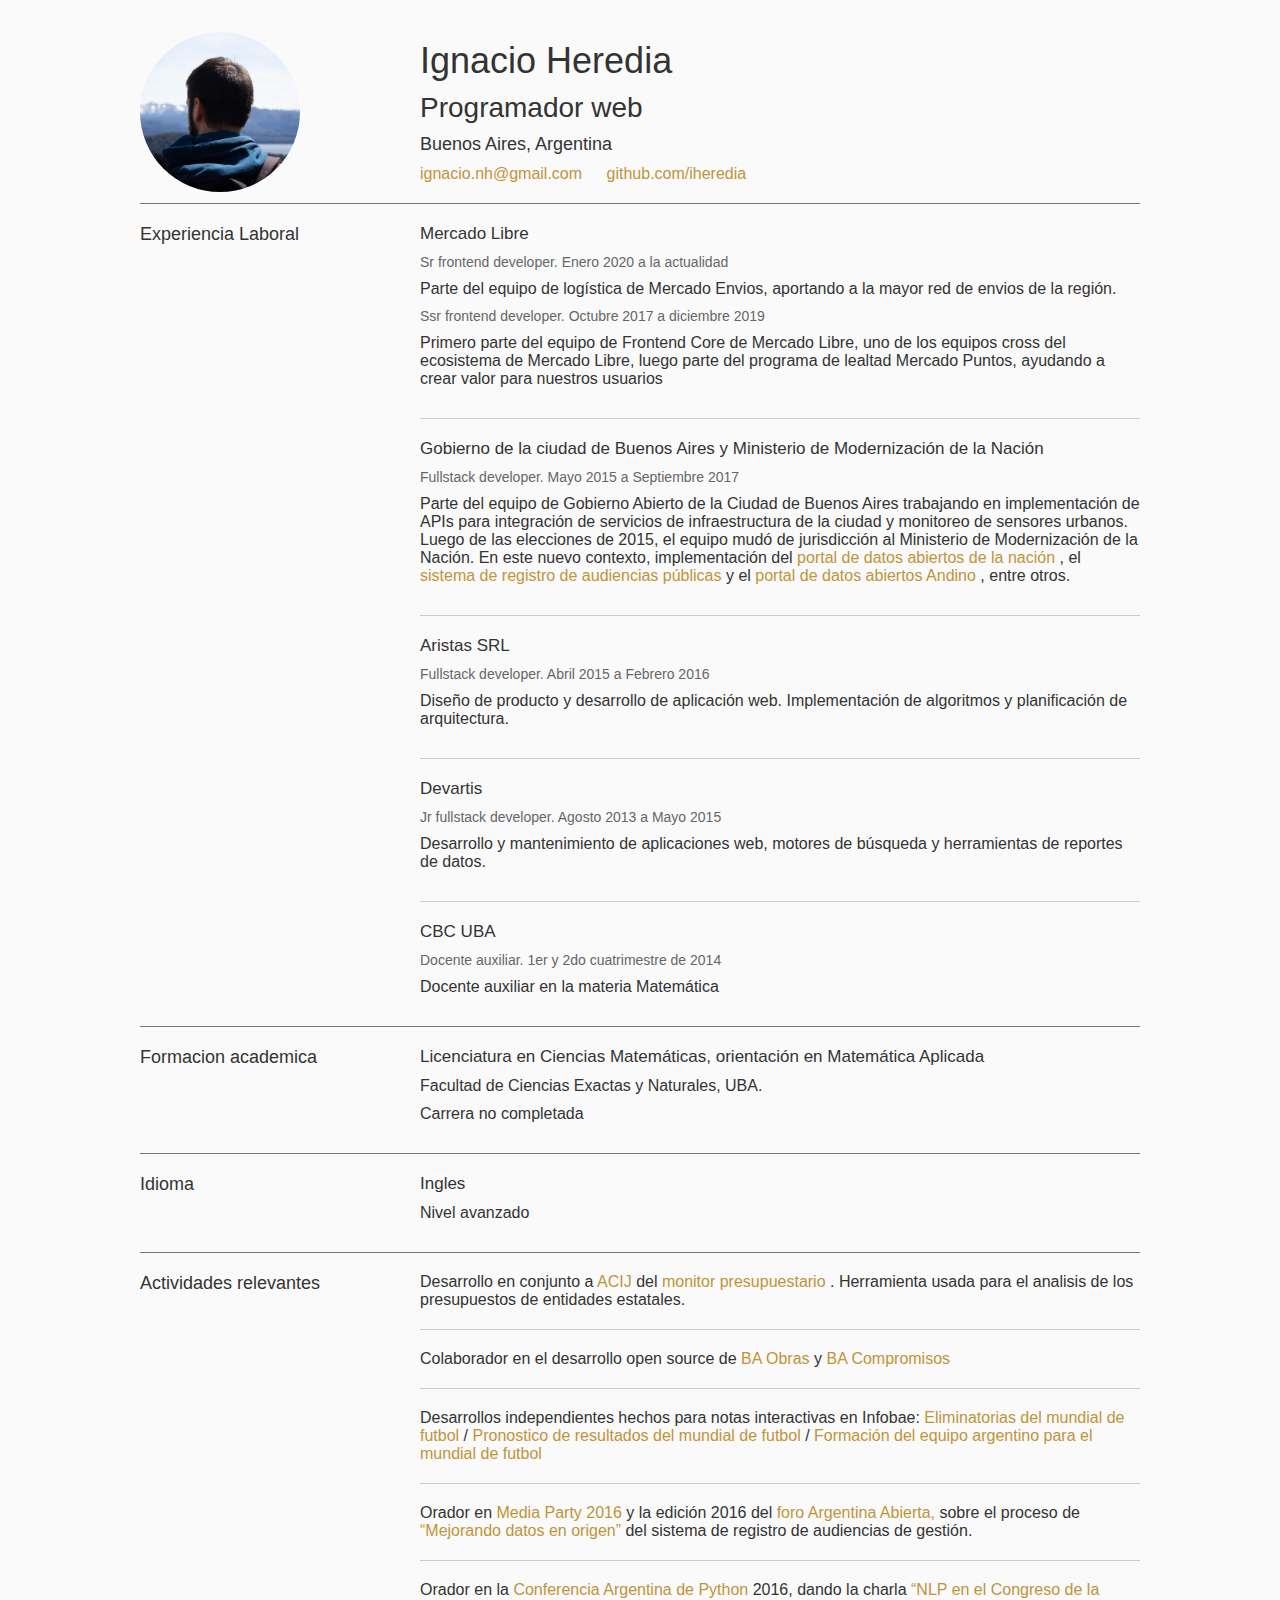
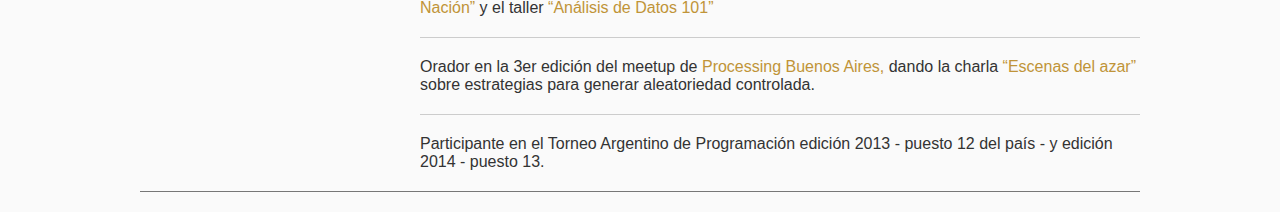
==== commit 7b22c376: "Update 2020 promotion" ====
--- a/index.html
+++ b/index.html
@@ -35,16 +35,20 @@
 
     <article>
       <h3>Mercado Libre</h3>
-      <h4>Programador web. Octubre 2017 a la actualidad</h4>
-      <p>
-        Primero parte del equipo de Frontend Core de Mercado Libre, uno de los equipos cross del ecosistema de Mercado Libre,
-        y luego parte de Loyalty (Mercado Puntos), ayudando a crear valor para nuestros usuarios.
+      <h4>Sr frontend developer. Enero 2020 a la actualidad</h4>
+      <p>
+        Parte del equipo de logística de Mercado Envios, aportando a la mayor red de envios de la región.
+      </p>
+      <h4>Ssr frontend developer. Octubre 2017 a diciembre 2019</h4>
+      <p>
+        Primero parte del equipo de Frontend Core de Mercado Libre, uno de los equipos cross del ecosistema de Mercado
+        Libre, luego parte del programa de lealtad Mercado Puntos, ayudando a crear valor para nuestros usuarios
       </p>
     </article>
 
     <article>
       <h3>Gobierno de la ciudad de Buenos Aires y Ministerio de Modernización de la Nación</h3>
-      <h4>Programador web. Mayo 2015 a Septiembre 2017</h4>
+      <h4>Fullstack developer. Mayo 2015 a Septiembre 2017</h4>
       <p>
         Parte del equipo de Gobierno Abierto de la Ciudad de Buenos Aires trabajando en implementación de APIs para
         integración de servicios de infraestructura de la ciudad y monitoreo de sensores urbanos.
@@ -68,7 +72,7 @@
 
     <article>
       <h3>Aristas SRL</h3>
-      <h4>Programador web. Abril 2015 a Febrero 2016</h4>
+      <h4>Fullstack developer. Abril 2015 a Febrero 2016</h4>
       <p>
         Diseño de producto y desarrollo de aplicación web. Implementación de
         algoritmos y planificación de arquitectura.
@@ -77,7 +81,7 @@
 
     <article>
       <h3>Devartis</h3>
-      <h4>Programador web. Agosto 2013 a Mayo 2015</h4>
+      <h4>Jr fullstack developer. Agosto 2013 a Mayo 2015</h4>
       <p>
         Desarrollo y mantenimiento de aplicaciones web, motores de búsqueda y
         herramientas de reportes de datos.
@@ -198,4 +202,4 @@
 </main>
 </body>
 
-</html>+</html>
